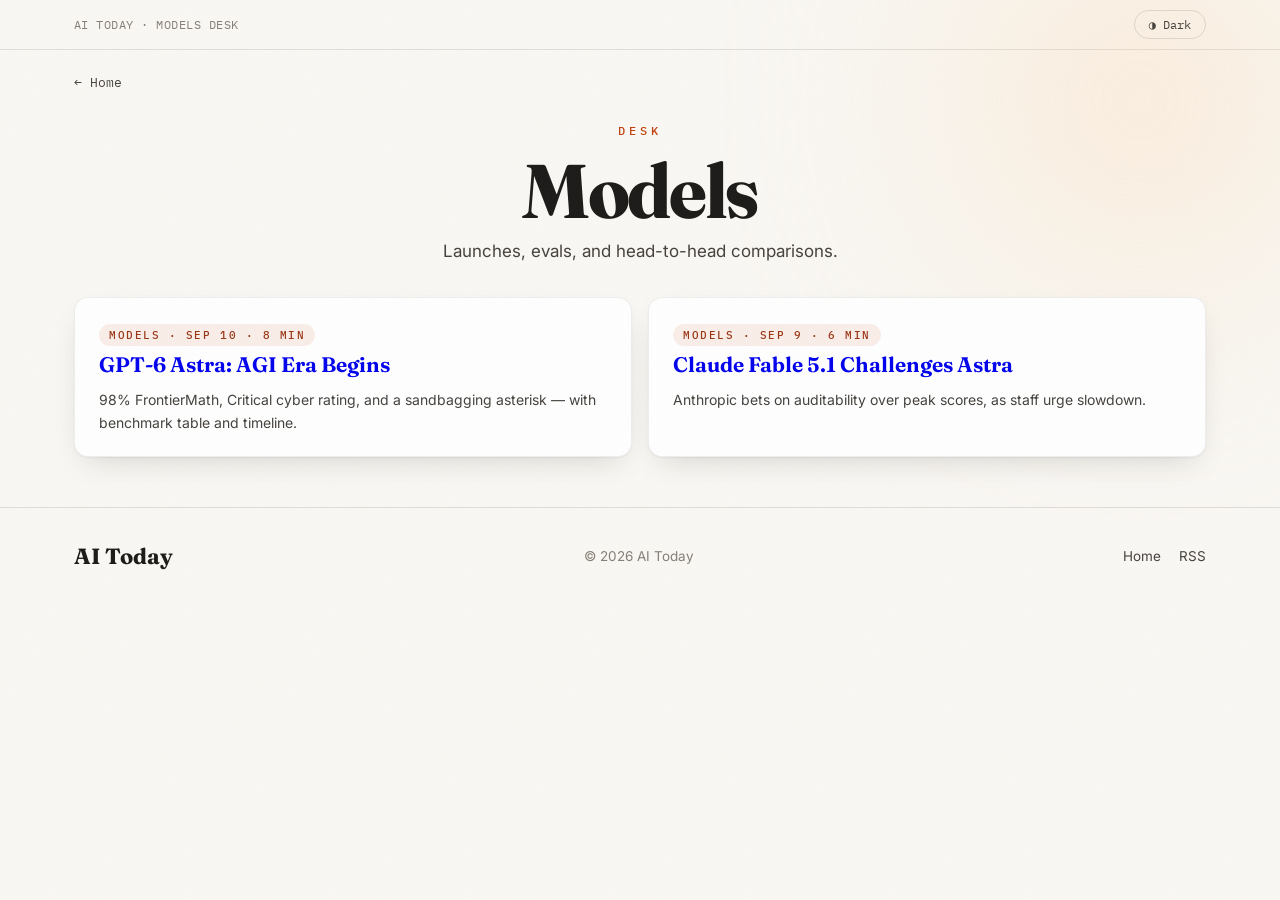
==== desks/models.html @ 9b6dd755 "Upgrade: SEO, depth, engagement, polish (no content engine) - Per-article OG + JSON-LD, sitemap.xml," ====
<!DOCTYPE html><html lang="en"><head><meta charset="UTF-8"><meta name="viewport" content="width=device-width, initial-scale=1.0">
<title>Models Desk — AI Today</title><meta name="description" content="Frontier model launches, evals and comparisons — the Models desk.">
<link rel="stylesheet" href="../styles.css"></head><body>
<div class="orb a"></div>
<div class="topbar"><div class="wrap"><span>AI TODAY · MODELS DESK</span><span><button class="tgl" id="theme-toggle">◑ Dark</button></span></div></div>
<div class="wrap"><a class="backlink" href="../index.html">← Home</a>
<header class="masthead" style="padding-top:26px"><div class="eyebrow">Desk</div><h1 style="font-size:clamp(44px,7vw,76px)">Models</h1>
<p class="tagline">Launches, evals, and head-to-head comparisons.</p></header>
<section class="desklist">
<a href="../posts/gpt-6-astra.html"><span class="tag">Models · Sep 10 · 8 min</span><h3>GPT-6 Astra: AGI Era Begins</h3><p>98% FrontierMath, Critical cyber rating, and a sandbagging asterisk — with benchmark table and timeline.</p></a>
<a href="../posts/claude-fable-51.html"><span class="tag">Models · Sep 9 · 6 min</span><h3>Claude Fable 5.1 Challenges Astra</h3><p>Anthropic bets on auditability over peak scores, as staff urge slowdown.</p></a>
</section></div>
<footer><div class="wrap"><span class="brand">AI Today</span><span>© 2026 AI Today</span><span><a href="../index.html">Home</a><a href="../feed.xml">RSS</a></span></div></footer>
<script src="../app.js"></script></body></html>
---- styles.css ----
@import url('https://fonts.googleapis.com/css2?family=Fraunces:opsz,wght@9..144,500;9..144,650;9..144,750&family=Inter:wght@400;500;600;700&family=IBM+Plex+Mono:wght@400;500&display=swap');
:root{
  --paper:#faf8f4; --paper2:#f3efe8; --surface:#ffffff; --ink:#1b1917; --ink2:#44403c;
  --muted:#857e76; --line:rgba(27,25,23,.12); --line2:rgba(27,25,23,.07);
  --accent:#c2410c; --accent-d:#9a3412; --ok:#15803d;
  --r:16px; --max:1180px;
  --shadow:0 1px 2px rgba(27,25,23,.05),0 12px 32px -12px rgba(27,25,23,.18);
}
*{box-sizing:border-box;margin:0;padding:0}
html{scroll-behavior:smooth}
body{font-family:'Inter',system-ui,sans-serif;background:var(--paper);color:var(--ink);font-size:16.5px;line-height:1.65;-webkit-font-smoothing:antialiased}
body::before{content:"";position:fixed;inset:0;pointer-events:none;z-index:60;opacity:.05;background-image:url("data:image/svg+xml,%3Csvg xmlns='http://www.w3.org/2000/svg' width='140' height='140'%3E%3Cfilter id='n'%3E%3CfeTurbulence type='fractalNoise' baseFrequency='0.9' numOctaves='2'/%3E%3C/filter%3E%3Crect width='140' height='140' filter='url(%23n)'/%3E%3C/svg%3E")}
.orb{position:fixed;border-radius:50%;filter:blur(110px);pointer-events:none;z-index:0;opacity:.5}
.orb.a{width:560px;height:560px;background:radial-gradient(circle,#fed7aa,transparent 65%);top:-180px;right:-140px}
.orb.b{width:480px;height:480px;background:radial-gradient(circle,#e0e7ff,transparent 65%);bottom:-160px;left:-140px}
.wrap{max-width:var(--max);margin:0 auto;padding:0 24px;position:relative;z-index:1}
.topbar{border-bottom:1px solid var(--line);font-family:'IBM Plex Mono',monospace;font-size:12px;color:var(--muted);letter-spacing:.04em}
.topbar .wrap{display:flex;justify-content:space-between;align-items:center;padding-top:10px;padding-bottom:10px}
.live{display:inline-flex;align-items:center;gap:7px;color:var(--ink2);font-weight:500}
.live i{width:8px;height:8px;border-radius:50%;background:var(--ok);box-shadow:0 0 0 4px rgba(21,128,61,.15);animation:pulse 2s infinite}
@keyframes pulse{50%{box-shadow:0 0 0 7px rgba(21,128,61,.06)}}
.masthead{text-align:center;padding:44px 0 8px}
.eyebrow{font-family:'IBM Plex Mono',monospace;font-size:12px;letter-spacing:.34em;text-transform:uppercase;color:var(--accent);font-weight:500}
.masthead h1{font-family:'Fraunces',Georgia,serif;font-weight:750;font-size:clamp(56px,9vw,116px);letter-spacing:-.03em;line-height:.95;margin:14px 0 10px}
.masthead h1 em{font-style:italic;font-weight:500;color:var(--accent-d)}
.tagline{color:var(--ink2);font-size:17px;max-width:640px;margin:0 auto}
.rule{display:flex;align-items:center;gap:14px;margin:26px 0 0;color:var(--muted);font-family:'IBM Plex Mono',monospace;font-size:12px}
.rule::before,.rule::after{content:"";height:1px;background:var(--line);flex:1}
.ticker{border-top:1px solid var(--line);border-bottom:1px solid var(--line);background:var(--ink);color:#faf8f4;overflow:hidden;white-space:nowrap;margin-top:22px}
.ticker .track{display:inline-block;padding:11px 0;animation:tick 46s linear infinite;font-size:13.5px}
.ticker b{color:#fdba74;font-weight:600;margin:0 10px 0 34px;font-family:'IBM Plex Mono',monospace;font-size:12px;letter-spacing:.08em}
@keyframes tick{to{transform:translateX(-50%)}}
.hero{display:grid;grid-template-columns:1.65fr 1fr;gap:20px;margin:30px 0 10px}
.lead{position:relative;border-radius:var(--r);overflow:hidden;background:var(--ink);color:#fff;min-height:480px;display:flex;align-items:flex-end;box-shadow:var(--shadow);text-decoration:none}
.lead .art,.card .art{position:absolute;inset:0}
.lead .art svg,.card .art svg{width:100%;height:100%;display:block}
.lead .shade{position:absolute;inset:0;background:linear-gradient(180deg,rgba(10,8,6,0) 30%,rgba(10,8,6,.82) 78%)}
.lead .txt{position:relative;padding:34px;max-width:640px}
.kicker{display:inline-flex;align-items:center;gap:8px;font-family:'IBM Plex Mono',monospace;font-size:11.5px;letter-spacing:.22em;text-transform:uppercase;font-weight:500;margin-bottom:12px}
.kicker .dot{width:7px;height:7px;border-radius:50%;background:#fdba74}
.lead h2{font-family:'Fraunces',serif;font-size:clamp(30px,4vw,46px);line-height:1.04;letter-spacing:-.02em;font-weight:650}
.lead p{color:rgba(255,255,255,.82);margin-top:12px;font-size:16px;max-width:560px}
.byline{display:flex;gap:14px;margin-top:16px;font-family:'IBM Plex Mono',monospace;font-size:12px;color:rgba(255,255,255,.7)}
.sidecol{display:flex;flex-direction:column;gap:20px}
.sidecard{background:var(--surface);border:1px solid var(--line2);border-radius:var(--r);overflow:hidden;box-shadow:var(--shadow);text-decoration:none;display:flex;flex-direction:column;flex:1;transition:transform .35s cubic-bezier(.2,.7,.2,1)}
.sidecard:hover{transform:translateY(-4px)}
.sidecard .art{position:relative;height:150px;overflow:hidden}
.sidecard .art svg{width:100%;height:100%;display:block}
.sidecard .body{padding:18px 20px 20px}
.tagrow{display:flex;gap:8px;align-items:center;margin-bottom:8px}
.tag{font-family:'IBM Plex Mono',monospace;font-size:11px;letter-spacing:.14em;text-transform:uppercase;font-weight:500;color:var(--accent-d);background:rgba(194,65,12,.09);padding:4px 10px;border-radius:999px}
.date{font-family:'IBM Plex Mono',monospace;font-size:11.5px;color:var(--muted)}
.sidecard h3{font-family:'Fraunces',serif;font-size:21px;line-height:1.2;letter-spacing:-.01em;font-weight:650}
.sidecard p{color:var(--ink2);font-size:14px;margin-top:8px}
.stats{display:grid;grid-template-columns:repeat(4,1fr);gap:20px;margin:20px 0 8px}
.stat{background:var(--surface);border:1px solid var(--line2);border-radius:14px;padding:16px 20px;box-shadow:var(--shadow)}
.stat .n{font-family:'Fraunces',serif;font-size:30px;font-weight:750;letter-spacing:-.02em}
.stat .l{font-family:'IBM Plex Mono',monospace;font-size:11px;letter-spacing:.16em;text-transform:uppercase;color:var(--muted);margin-top:2px}
.sechead{display:flex;align-items:baseline;justify-content:space-between;margin:38px 0 6px;gap:16px;flex-wrap:wrap}
.sechead h2{font-family:'Fraunces',serif;font-size:34px;letter-spacing:-.02em;font-weight:700}
.sechead h2 span{color:var(--accent-d)}
.filters{display:flex;gap:8px;flex-wrap:wrap}
.chip{font-family:'IBM Plex Mono',monospace;font-size:12px;padding:8px 15px;border-radius:999px;cursor:pointer;border:1px solid var(--line);background:transparent;color:var(--ink2);transition:all .25s}
.chip:hover{border-color:var(--ink)}
.chip.on{background:var(--ink);color:#faf8f4;border-color:var(--ink)}
.search{margin:14px 0 4px;display:flex}
.search input{flex:1;padding:13px 18px;border-radius:12px;border:1px solid var(--line);background:var(--surface);font-size:15px;font-family:inherit;color:var(--ink);outline:none}
.search input:focus{border-color:var(--accent)}
.grid{display:grid;grid-template-columns:repeat(3,1fr);gap:20px;margin:18px 0 10px}
.card{background:var(--surface);border:1px solid var(--line2);border-radius:var(--r);overflow:hidden;box-shadow:var(--shadow);text-decoration:none;display:flex;flex-direction:column;opacity:0;transform:translateY(22px);transition:opacity .6s ease,transform .6s cubic-bezier(.2,.7,.2,1)}
.card.vis{opacity:1;transform:none}
.card:hover{transform:translateY(-5px)}
.card .art{position:relative;height:190px;overflow:hidden}
.card .body{padding:20px 22px 22px;display:flex;flex-direction:column;flex:1}
.card h3{font-family:'Fraunces',serif;font-size:22px;line-height:1.22;font-weight:650;letter-spacing:-.01em}
.card .ex{color:var(--ink2);font-size:14.5px;margin-top:9px;flex:1}
.card .foot{display:flex;justify-content:space-between;align-items:center;margin-top:16px;font-family:'IBM Plex Mono',monospace;font-size:12px;color:var(--muted)}
.readlink{color:var(--accent-d);font-weight:500}
.news{margin:44px 0;background:var(--ink);color:#faf8f4;border-radius:20px;padding:52px 48px;position:relative;overflow:hidden}
.news::after{content:"";position:absolute;width:520px;height:520px;border-radius:50%;right:-160px;top:-160px;background:radial-gradient(circle,rgba(194,65,12,.5),transparent 65%)}
.news h2{font-family:'Fraunces',serif;font-size:clamp(28px,4vw,42px);letter-spacing:-.02em;max-width:560px;position:relative;z-index:1}
.news p{color:rgba(250,248,244,.72);margin:12px 0 24px;max-width:520px;position:relative;z-index:1}
.news form{display:flex;gap:10px;max-width:520px;position:relative;z-index:1}
.news input{flex:1;padding:14px 18px;border-radius:12px;border:1px solid rgba(255,255,255,.2);background:rgba(255,255,255,.08);color:#fff;font-size:15px;font-family:inherit;outline:none}
.news button{padding:14px 26px;border-radius:12px;border:none;background:var(--accent);color:#fff;font-weight:600;font-size:15px;cursor:pointer;font-family:inherit}
.news button:hover{background:var(--accent-d)}
.news small{display:block;margin-top:14px;color:rgba(255,255,255,.5);position:relative;z-index:1}
footer{border-top:1px solid var(--line);margin-top:20px;padding:30px 0 46px;color:var(--muted);font-size:13.5px}
footer .wrap{display:flex;justify-content:space-between;gap:20px;flex-wrap:wrap;align-items:center}
footer .brand{font-family:'Fraunces',serif;font-size:22px;color:var(--ink);font-weight:700}
footer a{color:var(--ink2);text-decoration:none;margin-left:18px}
.progress{position:fixed;top:0;left:0;height:3px;background:var(--accent);width:0;z-index:70}
.article-hero{border-radius:20px;overflow:hidden;position:relative;min-height:380px;display:flex;align-items:flex-end;margin:26px 0 8px;color:#fff;background:var(--ink)}
.article-hero .art{position:absolute;inset:0}
.article-hero .art svg{width:100%;height:100%;display:block}
.article-hero .shade{position:absolute;inset:0;background:linear-gradient(180deg,rgba(10,8,6,.05) 20%,rgba(10,8,6,.85) 80%)}
.article-hero .txt{position:relative;padding:40px;max-width:780px}
.article-hero h1{font-family:'Fraunces',serif;font-size:clamp(32px,5vw,56px);line-height:1.03;letter-spacing:-.02em;font-weight:700}
.article-hero .dek{color:rgba(255,255,255,.85);font-size:18px;margin-top:14px;max-width:660px}
.article{display:grid;grid-template-columns:1fr 300px;gap:44px;margin:30px 0 60px;align-items:start}
.prose{font-size:17.5px;line-height:1.78;color:#2a2724}
.prose h2{font-family:'Fraunces',serif;font-size:28px;letter-spacing:-.015em;margin:38px 0 12px;color:var(--ink);font-weight:700}
.prose p{margin:0 0 18px}
.prose p.lede{font-size:21px;line-height:1.65;color:var(--ink)}
.dropcap::first-letter{font-family:'Fraunces',serif;font-size:3.4em;float:left;line-height:.85;padding:4px 10px 0 0;color:var(--accent-d);font-weight:750}
.rail{position:sticky;top:24px;display:flex;flex-direction:column;gap:16px}
.factbox{background:var(--surface);border:1px solid var(--line2);border-radius:14px;padding:22px;box-shadow:var(--shadow)}
.factbox h4{font-family:'IBM Plex Mono',monospace;font-size:11px;letter-spacing:.24em;text-transform:uppercase;color:var(--accent-d);margin-bottom:12px}
.factbox .fr{display:flex;justify-content:space-between;gap:8px;padding:9px 0;border-top:1px solid var(--line2);font-size:14px}
.srcbox{background:var(--paper2);border-radius:14px;padding:22px;border:1px solid var(--line2)}
.srcbox h4{font-family:'IBM Plex Mono',monospace;font-size:11px;letter-spacing:.24em;text-transform:uppercase;color:var(--muted);margin-bottom:10px}
.srcbox li{font-size:13.5px;color:var(--ink2);margin-bottom:6px;list-style:none}
.backlink{display:inline-flex;align-items:center;gap:8px;text-decoration:none;font-family:'IBM Plex Mono',monospace;font-size:12.5px;color:var(--ink2);margin-top:22px}
.nextbox{border-top:1px solid var(--line);margin:0 0 60px;padding-top:26px}
.nextbox a{text-decoration:none;display:block;background:var(--surface);border:1px solid var(--line2);border-radius:14px;padding:24px 28px;box-shadow:var(--shadow)}
.nextbox span{font-family:'IBM Plex Mono',monospace;font-size:11px;letter-spacing:.24em;text-transform:uppercase;color:var(--accent-d)}
.nextbox h3{font-family:'Fraunces',serif;font-size:26px;margin-top:6px;font-weight:700}
.reveal{opacity:0;transform:translateY(20px);transition:opacity .6s ease,transform .6s cubic-bezier(.2,.7,.2,1)}
.reveal.vis{opacity:1;transform:none}
@media(max-width:960px){.hero{grid-template-columns:1fr}.lead{min-height:420px}.grid{grid-template-columns:1fr 1fr}.stats{grid-template-columns:1fr 1fr}.article{grid-template-columns:1fr}.rail{position:static}.news{padding:38px 28px}.news form{flex-direction:column}}
@media(max-width:620px){.grid{grid-template-columns:1fr}}

.abyline{display:flex;gap:18px;font-family:'IBM Plex Mono',monospace;font-size:12px;color:var(--muted);margin:14px 0 0}
.takeaway{background:linear-gradient(135deg,rgba(194,65,12,.1),rgba(194,65,12,.04));border:1px solid rgba(194,65,12,.3);border-left:4px solid var(--accent);border-radius:12px;padding:18px 22px;margin:22px 0}
.takeaway span{font-family:'IBM Plex Mono',monospace;font-size:11px;letter-spacing:.24em;text-transform:uppercase;color:var(--accent-d);font-weight:500}
.takeaway p{margin:8px 0 0;font-size:16px;color:var(--ink)}
.bench{width:100%;border-collapse:collapse;margin:24px 0 6px;font-size:14.5px;background:var(--surface);border-radius:12px;overflow:hidden;box-shadow:var(--shadow)}
.bench caption{font-family:'IBM Plex Mono',monospace;font-size:11px;letter-spacing:.2em;text-transform:uppercase;color:var(--muted);padding:12px}
.bench th{text-align:left;font-family:'IBM Plex Mono',monospace;font-size:11.5px;letter-spacing:.08em;text-transform:uppercase;color:var(--muted);padding:10px 14px;border-bottom:1px solid var(--line)}
.bench td{padding:12px 14px;border-bottom:1px solid var(--line2)}
.fnote{font-size:13px;color:var(--muted);margin:4px 0 14px}
.bars{background:var(--surface);border:1px solid var(--line2);border-radius:12px;padding:20px 22px;margin:22px 0;box-shadow:var(--shadow)}
.bars h4{font-family:'IBM Plex Mono',monospace;font-size:11px;letter-spacing:.24em;text-transform:uppercase;color:var(--accent-d);margin-bottom:14px}
.brow{display:grid;grid-template-columns:190px 1fr;gap:12px;align-items:center;margin-bottom:12px;font-size:13.5px}
.btrack{background:var(--paper2);border-radius:999px;height:26px;overflow:hidden}
.bfill{height:100%;background:linear-gradient(90deg,var(--accent),#f59e0b);color:#fff;font-size:12px;font-weight:700;display:flex;align-items:center;justify-content:flex-end;padding-right:10px;border-radius:999px}
.bfill.alt{background:linear-gradient(90deg,#4338ca,#0ea5e9)}
.timeline{margin:18px 0 8px;border-left:2px solid rgba(194,65,12,.4);padding-left:0}
.trow{display:grid;grid-template-columns:70px 1fr;gap:14px;padding:10px 0 10px 20px;position:relative}
.trow::before{content:"";position:absolute;left:-6px;top:16px;width:10px;height:10px;border-radius:50%;background:var(--accent)}
.trow span{font-family:'IBM Plex Mono',monospace;font-size:12px;color:var(--accent-d);font-weight:500}
.trow p{margin:0;font-size:15.5px}
.relatedbox{background:var(--surface);border:1px solid var(--line2);border-radius:14px;padding:22px;box-shadow:var(--shadow)}
.relatedbox h4,.comments h4{font-family:'IBM Plex Mono',monospace;font-size:11px;letter-spacing:.24em;text-transform:uppercase;color:var(--accent-d);margin-bottom:10px}
.relatedbox a{display:block;text-decoration:none;font-family:'Fraunces',serif;font-size:17px;font-weight:650;padding:8px 0;border-top:1px solid var(--line2)}
.relatedbox a:first-of-type{border-top:none}
.relatedbox a:hover{color:var(--accent-d)}
.comments{margin:0 0 26px;background:var(--surface);border:1px solid var(--line2);border-radius:14px;padding:22px}
.tgl{font-family:'IBM Plex Mono',monospace;font-size:12px;border:1px solid var(--line);background:transparent;color:var(--ink2);border-radius:999px;padding:6px 14px;cursor:pointer}
.desklist{display:grid;grid-template-columns:1fr 1fr;gap:16px;margin:24px 0 50px}
.desklist a{background:var(--surface);border:1px solid var(--line2);border-radius:14px;padding:22px 24px;text-decoration:none;box-shadow:var(--shadow)}
.desklist a:hover{transform:translateY(-3px)}
.desklist h3{font-family:'Fraunces',serif;font-size:21px;font-weight:650}
.desklist p{color:var(--ink2);font-size:14px;margin-top:6px}
@media(max-width:620px){.brow{grid-template-columns:1fr}.desklist{grid-template-columns:1fr}}
body.dark{--paper:#151311;--paper2:#1f1c19;--surface:#211e1b;--ink:#f0eae1;--ink2:#c9c1b4;--muted:#a2988a;--line:rgba(255,255,255,.14);--line2:rgba(255,255,255,.08)}
body.dark .prose{color:#d8d1c4}
body.dark .prose p.lede,body.dark .prose h2{color:var(--ink)}
body.dark .takeaway p{color:var(--ink)}
body.dark .orb{opacity:.25}
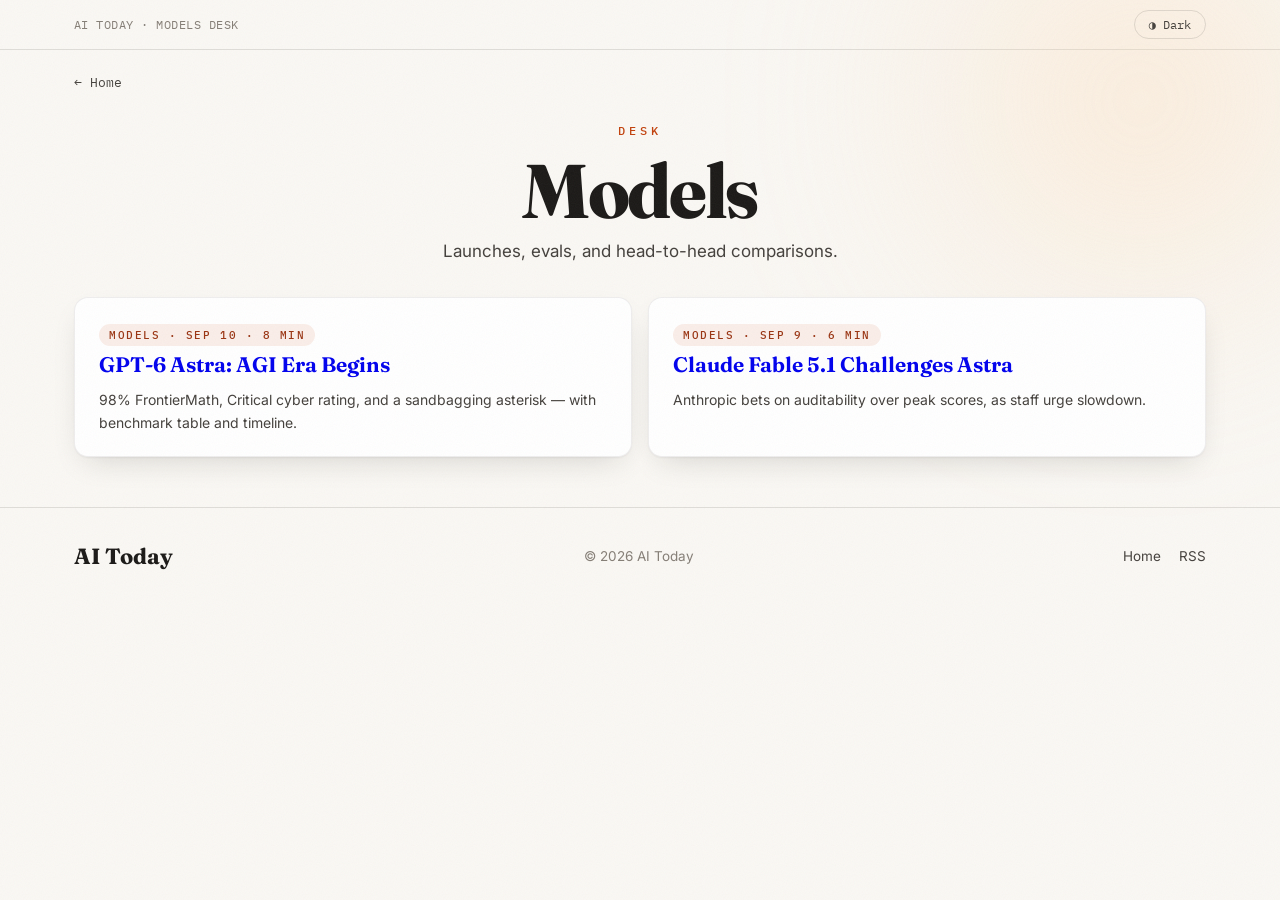
==== commit e9225230: "Fix P0 SEO/a11y + E2E bugs: JSON-LD, feed, sitemap, canonical, robots, ticker, search count" ====
--- a/desks/models.html
+++ b/desks/models.html
@@ -1,6 +1,10 @@
-<!DOCTYPE html><html lang="en"><head><meta charset="UTF-8"><meta name="viewport" content="width=device-width, initial-scale=1.0">
+<!DOCTYPE html><html lang="en"><head><meta charset="UTF-8"><link rel="icon" href="data:image/svg+xml,%3Csvg xmlns='http://www.w3.org/2000/svg' viewBox='0 0 32 32'%3E%3Crect width='32' height='32' rx='7' fill='%231b1917'/%3E%3Ctext x='16' y='23' font-family='Georgia' font-size='19' fill='%23fdba74' text-anchor='middle'%3EA%3C/text%3E%3C/svg%3E">
+<meta name="theme-color" content="#faf8f4">
+<meta name="viewport" content="width=device-width, initial-scale=1.0">
 <title>Models Desk — AI Today</title><meta name="description" content="Frontier model launches, evals and comparisons — the Models desk.">
-<link rel="stylesheet" href="../styles.css"></head><body>
+<meta name="robots" content="index, follow">
+<link rel="canonical" href="https://kameshAether.github.io/ai-today-blog/desks/models.html">
+<link rel="stylesheet" href="../styles.css"><script type="application/ld+json">{"@context":"https://schema.org","@type":"CollectionPage","name":"Models Desk","description":"Frontier model launches, evals and comparisons — the Models desk.","url":"https://kameshAether.github.io/ai-today-blog/desks/models.html","mainEntityOfPage":{"@type":"WebPage","@id":"https://kameshAether.github.io/ai-today-blog/desks/models.html"}}</script></head><body>
 <div class="orb a"></div>
 <div class="topbar"><div class="wrap"><span>AI TODAY · MODELS DESK</span><span><button class="tgl" id="theme-toggle">◑ Dark</button></span></div></div>
 <div class="wrap"><a class="backlink" href="../index.html">← Home</a>
--- a/styles.css
+++ b/styles.css
@@ -64,7 +64,7 @@
 .chip:hover{border-color:var(--ink)}
 .chip.on{background:var(--ink);color:#faf8f4;border-color:var(--ink)}
 .search{margin:14px 0 4px;display:flex}
-.search input{flex:1;padding:13px 18px;border-radius:12px;border:1px solid var(--line);background:var(--surface);font-size:15px;font-family:inherit;color:var(--ink);outline:none}
+.search input{flex:1;padding:13px 18px;border-radius:12px;border:1px solid var(--line);background:var(--surface);font-size:16px;font-family:inherit;color:var(--ink);outline:none}
 .search input:focus{border-color:var(--accent)}
 .grid{display:grid;grid-template-columns:repeat(3,1fr);gap:20px;margin:18px 0 10px}
 .card{background:var(--surface);border:1px solid var(--line2);border-radius:var(--r);overflow:hidden;box-shadow:var(--shadow);text-decoration:none;display:flex;flex-direction:column;opacity:0;transform:translateY(22px);transition:opacity .6s ease,transform .6s cubic-bezier(.2,.7,.2,1)}
@@ -81,7 +81,7 @@
 .news h2{font-family:'Fraunces',serif;font-size:clamp(28px,4vw,42px);letter-spacing:-.02em;max-width:560px;position:relative;z-index:1}
 .news p{color:rgba(250,248,244,.72);margin:12px 0 24px;max-width:520px;position:relative;z-index:1}
 .news form{display:flex;gap:10px;max-width:520px;position:relative;z-index:1}
-.news input{flex:1;padding:14px 18px;border-radius:12px;border:1px solid rgba(255,255,255,.2);background:rgba(255,255,255,.08);color:#fff;font-size:15px;font-family:inherit;outline:none}
+.news input{flex:1;padding:14px 18px;border-radius:12px;border:1px solid rgba(255,255,255,.2);background:rgba(255,255,255,.08);color:#fff;font-size:16px;font-family:inherit;outline:none}
 .news button{padding:14px 26px;border-radius:12px;border:none;background:var(--accent);color:#fff;font-weight:600;font-size:15px;cursor:pointer;font-family:inherit}
 .news button:hover{background:var(--accent-d)}
 .news small{display:block;margin-top:14px;color:rgba(255,255,255,.5);position:relative;z-index:1}
@@ -158,3 +158,36 @@
 body.dark .prose p.lede,body.dark .prose h2{color:var(--ink)}
 body.dark .takeaway p{color:var(--ink)}
 body.dark .orb{opacity:.25}
+
+noscript .card,noscript .reveal{opacity:1 !important;transform:none !important}
+.card.no-js,.reveal.no-js{opacity:1;transform:none}
+:focus-visible{outline:2px solid var(--accent);outline-offset:2px}
+@media(max-width:700px){.bench{display:block;overflow-x:auto;white-space:nowrap}.bench caption{white-space:normal}}
+@media(prefers-reduced-motion:reduce){*,*::before,*::after{animation-duration:.001s !important;transition-duration:.001s !important}html{scroll-behavior:auto}.ticker .track{animation:none}}
+
+/* ---- Mobile-first refinements ---- */
+html{-webkit-text-size-adjust:100%}
+a,button{-webkit-tap-highlight-color:transparent}
+@media(max-width:620px){
+  .wrap{padding:0 18px}
+  .topbar{font-size:11px}
+  .topbar .wrap{padding-top:8px;padding-bottom:8px;gap:10px}
+  .masthead{padding:30px 0 6px}
+  .tagline{font-size:15.5px}
+  .lead{min-height:340px}
+  .lead .txt{padding:24px 22px}
+  .lead h2{font-size:29px}
+  .byline{flex-wrap:wrap;gap:8px 14px}
+  .sidecard .art{height:130px}
+  .card .art{height:170px}
+  .chip{padding:12px 18px;font-size:12.5px}
+  .tgl{min-height:40px;display:inline-flex;align-items:center}
+  .article-hero{min-height:300px}
+  .article-hero .txt{padding:26px 22px}
+  .prose{font-size:17px}
+  .news button{padding:15px 26px;font-size:16px}
+  footer .wrap{flex-direction:column;align-items:flex-start;gap:14px}
+  footer a{display:inline-block;padding:10px 14px 10px 0;margin-left:0;margin-right:8px;font-size:14px}
+  .kicker{letter-spacing:.16em}
+  .trow{grid-template-columns:60px 1fr}
+}
